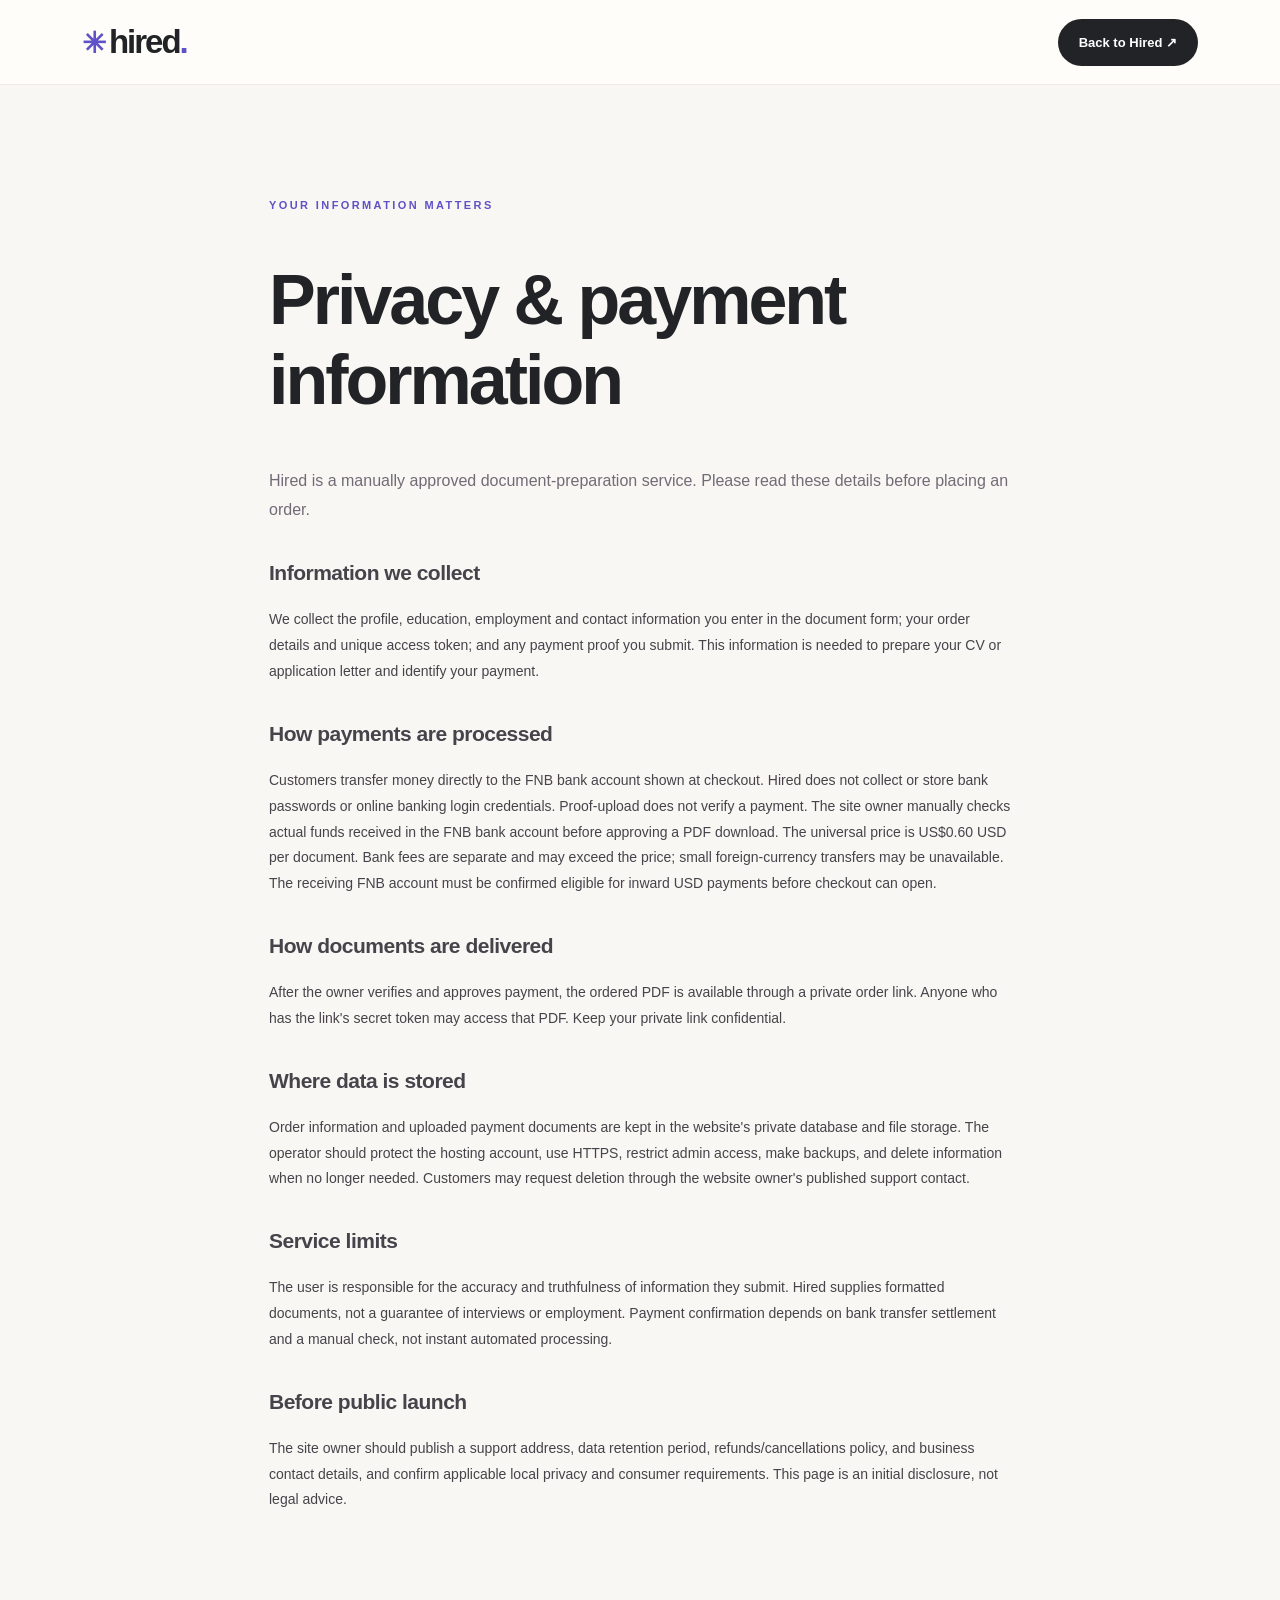
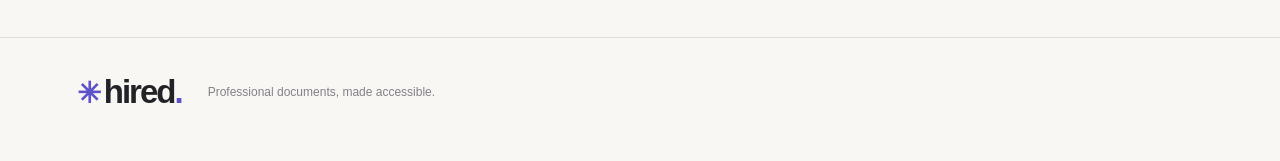
==== static/privacy.html @ 9b9ea368 "Add complete Hired worldwide CV and application letter web application" ====
<!doctype html><html lang="en"><head><meta charset="utf-8"><meta name="viewport" content="width=device-width, initial-scale=1"><meta name="robots" content="noindex"><title>Privacy & Payments — Hired</title><link rel="stylesheet" href="/static/style.css"><link rel="stylesheet" href="/static/privacy.css"></head><body><header class="header"><a class="wordmark" href="/"><span class="logo-shape">✳</span>hired<span class="brand-period">.</span></a><div class="nav-right"><a class="nav-cta" href="/">Back to Hired ↗</a></div></header><main class="section privacy-section"><span class="overline">YOUR INFORMATION MATTERS</span><h1 class="privacy-title">Privacy & payment information</h1><p class="privacy-lead">Hired is a manually approved document-preparation service. Please read these details before placing an order.</p><div class="privacy-copy"><h2>Information we collect</h2><p>We collect the profile, education, employment and contact information you enter in the document form; your order details and unique access token; and any payment proof you submit. This information is needed to prepare your CV or application letter and identify your payment.</p><h2>How payments are processed</h2><p>Customers transfer money directly to the FNB bank account shown at checkout. Hired does not collect or store bank passwords or online banking login credentials. Proof-upload does not verify a payment. The site owner manually checks actual funds received in the FNB bank account before approving a PDF download. The universal price is US$0.60 USD per document. Bank fees are separate and may exceed the price; small foreign-currency transfers may be unavailable. The receiving FNB account must be confirmed eligible for inward USD payments before checkout can open.</p><h2>How documents are delivered</h2><p>After the owner verifies and approves payment, the ordered PDF is available through a private order link. Anyone who has the link's secret token may access that PDF. Keep your private link confidential.</p><h2>Where data is stored</h2><p>Order information and uploaded payment documents are kept in the website's private database and file storage. The operator should protect the hosting account, use HTTPS, restrict admin access, make backups, and delete information when no longer needed. Customers may request deletion through the website owner's published support contact.</p><h2>Service limits</h2><p>The user is responsible for the accuracy and truthfulness of information they submit. Hired supplies formatted documents, not a guarantee of interviews or employment. Payment confirmation depends on bank transfer settlement and a manual check, not instant automated processing.</p><h2>Before public launch</h2><p>The site owner should publish a support address, data retention period, refunds/cancellations policy, and business contact details, and confirm applicable local privacy and consumer requirements. This page is an initial disclosure, not legal advice.</p></div></main><footer><a class="wordmark" href="/"><span class="logo-shape">✳</span>hired<span class="brand-period">.</span></a><p>Professional documents, made accessible.</p></footer></body></html>
---- static/style.css ----
:root{--ink:#222326;--muted:#707276;--cream:#f9f7f3;--purple:#5f51c7;--softpurple:#f0ebfe;--line:#e5e0d9;--orange:#eecab2}*{box-sizing:border-box}html{scroll-behavior:smooth}body{margin:0;background:var(--cream);color:var(--ink);font-family:Inter,"Segoe UI",Arial,sans-serif;-webkit-font-smoothing:antialiased}button,input,textarea{font:inherit}button{cursor:pointer}a{color:inherit;text-decoration:none}[hidden]{display:none!important}::selection{background:#e5ddff}.header{height:85px;padding:0 max(6.4%,calc((100vw - 1400px)/2));display:flex;align-items:center;gap:45px;background:#fffdf9;position:relative;z-index:5;border-bottom:1px solid #eee9e2}.wordmark{font-size:33px;font-weight:850;letter-spacing:-2px;white-space:nowrap}.logo-shape{font-size:29px;color:var(--purple);margin-right:5px}.brand-period{color:var(--purple)}nav{display:flex;gap:32px;margin-left:70px}nav a,.nav-track{font-weight:600;color:#49494c;font-size:13px}.nav-right{margin-left:auto;display:flex;gap:27px;align-items:center}.nav-track{background:none;border:0}.nav-cta{background:var(--ink);color:white;font-size:13px;padding:16px 21px;border-radius:60px;font-weight:700}.nav-cta span,.primary span{margin-left:16px}.hero{display:grid;grid-template-columns:1fr 1fr;max-width:1500px;min-height:660px;margin:auto}.hero-copy{padding:96px 5% 65px 12.7%;z-index:2}.eyebrow,.overline{font-size:11px;font-weight:800;letter-spacing:2.4px;color:var(--purple)}.eyebrow{display:flex;gap:10px;align-items:center}.eyebrow-dot,.live-dot{background:#8da76b;width:8px;height:8px;border-radius:50%;display:inline-block}.hero h1{font-size:clamp(72px,6.1vw,102px);letter-spacing:-7px;line-height:1.0;margin:32px 0 28px;font-weight:770}.hero h1 em,h2 em{font-family:Georgia,serif;font-weight:400;letter-spacing:-4px;color:var(--purple)}.hero-copy>p{font-size:17px;color:#656468;max-width:460px;line-height:1.75;margin:0 0 28px}.hero-actions{display:flex;align-items:center;gap:23px}.primary{background:var(--purple);color:white;border:0;border-radius:50px;padding:18px 25px;display:inline-flex;align-items:center;justify-content:space-between;font-size:14px;font-weight:700;box-shadow:0 7px 20px #6855bd21;white-space:nowrap}.primary:hover{background:#4939b6;transform:translateY(-1px)}.price-min strong{display:block;font-size:16px}.price-min small{color:#85817c;font-size:11px}.trustline{margin-top:44px;color:#84817d;font-size:11px}.stars{color:#df9671;letter-spacing:3px;margin-right:8px}.hero-art{position:relative;overflow:hidden;background:#eee6fa;min-height:660px;display:flex;align-items:center;justify-content:center}.art-orb{position:absolute;border-radius:50%;background:#d6c6ef;filter:blur(3px)}.orb-a{width:580px;height:580px;right:-220px;top:-140px}.orb-b{width:370px;height:370px;left:-80px;bottom:-110px;background:#f6dcbe}.sample-paper{width:333px;height:474px;background:#fff;box-shadow:0 24px 62px #3c254243;z-index:2;transform:rotate(7deg);padding:35px 32px;position:relative}.sample-top{position:absolute;top:0;left:0;right:0;height:11px;background:#5542b0}.sample-label{font-size:6px;color:#938e9b;letter-spacing:1.6px;margin-bottom:22px}.sample-name{font-family:Georgia,serif;font-size:35px;font-weight:600;line-height:1.04;letter-spacing:1px;color:#29283a}.sample-role{color:#7f65b3;font-size:9px;margin-top:10px}.sample-rule{border-bottom:1px solid #dbd1ed;margin:22px 0}.sample-cols{display:grid;grid-template-columns:1.4fr 1fr;gap:23px}.sample-section{font-size:7px;font-weight:800;letter-spacing:1px;color:#5542b0;margin-bottom:11px}.sample-section.bottom{margin-top:29px}.faux{height:3px;background:#dddde2;margin-bottom:9px;display:block;width:87%}.faux.long{width:100%}.faux.mid{width:69%}.faux.short{width:50%}.ghost-paper{position:absolute;background:white;width:315px;height:450px;z-index:1;transform:rotate(-12deg) translate(-42px,13px);box-shadow:0 15px 45px #44315713}.ghost-paper span{display:block;height:6px;background:#dedbdd;margin:40px 28px}.float-chip{position:absolute;z-index:3;background:#fff;border:1px solid #eee;box-shadow:0 12px 40px #37315b1a;border-radius:12px;padding:13px 18px;color:#3e385e;font-weight:650;font-size:11px}.chip-one{top:155px;right:10%}.chip-two{bottom:100px;left:6%}.marquee{overflow:hidden;background:var(--purple);color:white;height:50px;display:flex;align-items:center;white-space:nowrap}.marquee div{font-size:10px;letter-spacing:2.3px;font-weight:750;word-spacing:10px}.marquee b{padding:0 20px;color:#e2cbfd}.section{max-width:1230px;margin:auto;padding:110px 24px}.section-heading{display:flex;justify-content:space-between;align-items:flex-end;gap:40px;margin-bottom:50px}.section-heading h2,.studio-head h2,.pricing-section h2,.cta-bottom h2{font-size:clamp(43px,4vw,65px);letter-spacing:-3.8px;line-height:1.13;margin:16px 0 0}.section-heading>p{font-size:14px;max-width:320px;color:var(--muted);line-height:1.8}.template-grid{display:grid;grid-template-columns:repeat(4,1fr);gap:19px}.template-card{border:1px solid #e8e2dc;padding:13px 13px 18px;background:white;text-align:left;border-radius:15px;transition:.2s}.template-card:hover,.template-card.selected{border-color:var(--purple);box-shadow:0 11px 30px #5f51c71b;transform:translateY(-2px)}.template-preview{height:205px;display:flex;flex-direction:column;padding:27px 23px;margin-bottom:15px;box-shadow:inset 0 0 0 1px #0000000b;position:relative}.template-preview.violet{background:#f0eafa}.template-preview.navy{background:#e4edf4}.template-preview.forest{background:#eaf0e9}.template-preview.coral{background:#fff0e7}.tiny-name{font-size:17px;font-style:normal;letter-spacing:-1px;font-weight:850;color:#5446b8;margin-bottom:17px}.navy .tiny-name,.navy .tiny-heading{color:#254b70}.forest .tiny-name,.forest .tiny-heading{color:#41745f}.coral .tiny-name,.coral .tiny-heading{color:#ce6b58}.tiny-line{height:3px;background:#94929c66;width:90%;margin-bottom:9px}.tiny-line.small{width:65%}.tiny-heading{font-size:7px;letter-spacing:1.5px;font-weight:850;font-style:normal;color:#5446b8;margin:12px 0}.template-title{display:flex;align-items:center;justify-content:space-between;font-weight:750;margin:5px 4px 5px;font-size:14px}.radio-dot{border:1.5px solid #d3cedb;width:16px;height:16px;border-radius:50%}.selected .radio-dot{border:5px solid var(--purple)}.template-card small{color:#77737c;font-size:11px;padding-left:4px}.studio-section{background:#f1edf8;padding:105px max(4%,calc((100vw - 1250px)/2)) 120px}.studio-head{max-width:1210px;margin:0 auto 43px;display:flex;justify-content:space-between;align-items:center}.studio-head p{font-size:15px;color:#73707c}.studio-badge{color:#868097;font-size:11px;letter-spacing:2px}.studio-shell{display:grid;grid-template-columns:1.08fr .92fr;max-width:1210px;margin:auto;border-radius:21px;background:#fff;box-shadow:0 30px 80px #4d387016;overflow:hidden}.form-pane{padding:40px 45px 42px}.type-switch{display:grid;grid-template-columns:1fr 1fr;gap:7px;background:#f4f3f6;padding:6px;border-radius:13px}.type-btn{font-size:12px;background:transparent;border:0;padding:13px 7px;border-radius:9px;color:#717079;font-weight:750}.type-btn.active{background:white;box-shadow:0 2px 12px #0000000d;color:#4e40b2}.form-section-caption{margin:29px 0 18px;font-size:11px;font-weight:850;letter-spacing:1.6px;color:#3b3542;display:flex;justify-content:space-between}.form-section-caption span{font-size:10px;color:#a49faa;font-weight:500;letter-spacing:0}.form-section-caption.next{border-top:1px solid #eee;padding-top:24px}label{display:block;font-size:12px;font-weight:700;margin-bottom:16px;color:#4a4750}label>span{color:#bb695a}label small{font-weight:400;color:#8b8890}input,textarea{width:100%;border:1px solid #e6e3eb;border-radius:8px;padding:12px 13px;font-size:12px;outline:0;display:block;margin-top:8px;background:#fff;color:#2a2930;resize:vertical;line-height:1.6}input:focus,textarea:focus{border-color:#8875d4;box-shadow:0 0 0 3px #8875d41e}input::placeholder,textarea::placeholder{color:#a2a0a9}.form-grid{display:grid;grid-template-columns:1fr 1fr;gap:0 15px}.privacy-note{font-size:11px;color:#777580;line-height:1.7;margin:14px 0}.privacy-note span{margin-right:5px}.form-submit{width:100%;margin-top:9px;justify-content:center;padding:16px}.form-under{color:#aaa5b0;text-align:center;font-size:10px;margin-top:13px}.error{background:#fff0ef;color:#b23934;border:1px solid #f2c6c0;padding:12px;border-radius:8px;font-size:12px;margin-top:10px}.preview-pane{background:#efedf5;padding:35px 38px;display:flex;align-items:center;flex-direction:column}.preview-toolbar{width:100%;display:flex;justify-content:space-between;font-size:9px;font-weight:800;letter-spacing:1.5px;color:#666174;max-width:422px}.preview-toolbar>div{display:flex;gap:9px;align-items:center}.live-dot{width:7px;height:7px}.live-paper{background:#fff;width:100%;max-width:422px;min-height:552px;margin-top:24px;box-shadow:0 16px 36px #31234f1a;padding:50px 45px;position:relative;transition:.2s}.lp-edge{position:absolute;top:0;left:0;height:9px;width:100%;background:var(--theme-accent)}.live-paper.violet{--theme-accent:#5f51c7}.live-paper.navy{--theme-accent:#254b70}.live-paper.forest{--theme-accent:#41745f}.live-paper.coral{--theme-accent:#ce6b58}.lp-name{font-family:Georgia,serif;font-size:29px;letter-spacing:-1px;font-weight:600;color:#2b2932;overflow-wrap:anywhere}.lp-headline{font-size:10px;color:var(--theme-accent);margin-top:9px}.lp-contact{font-size:8px;color:#96929d;margin:12px 0 34px;overflow-wrap:anywhere}.lp-section{font-size:9px;color:var(--theme-accent);font-weight:850;letter-spacing:1px;border-bottom:1px solid #e8e3ee;padding-bottom:7px;margin:24px 0 12px}.live-paper p{font-size:10px;line-height:1.65;color:#5d5a62;overflow-wrap:anywhere;white-space:pre-line;max-height:150px;overflow:hidden}.lp-placeholder span{display:block;height:5px;width:100%;background:#e9e7ee;margin:9px 0}.lp-placeholder span:nth-child(2){width:80%}.lp-placeholder span:nth-child(3){width:60%}.preview-foot{margin-top:22px;color:#98929f;text-align:center;font-size:11px}.steps{padding-top:115px;padding-bottom:115px}.step-grid{display:grid;grid-template-columns:repeat(3,1fr);gap:33px}.step-grid article{border-top:1px solid #ddd8d4;padding:24px 20px 10px 0}.step-no{font-size:12px;letter-spacing:2px;font-weight:800;color:var(--purple);display:flex;justify-content:space-between;align-items:center}.step-no span{font-size:37px;color:#cbc1e4;font-weight:400}.step-grid h3{margin:38px 0 10px;font-size:23px;letter-spacing:-.8px}.step-grid p{font-size:13px;color:var(--muted);line-height:1.9;max-width:280px}.pricing-section{background:#24232a;color:white;padding:100px 6% 65px}.pricing-card{max-width:1110px;display:grid;grid-template-columns:1fr 370px;align-items:center;gap:60px;margin:auto}.pricing-section h2 em{color:#beb0ff}.pricing-section .overline{color:#c2b3ff}.pricing-section>p.fee-note{max-width:1100px;margin:40px auto 0;font-size:10px;color:#98949d}.pricing-card>div:first-child>p{color:#afaab5;line-height:1.85;max-width:350px;margin-top:26px}.price-card{border-radius:20px;background:white;color:#2c2931;padding:33px}.price-eyebrow{font-size:10px;letter-spacing:2px;font-weight:850;color:#776b82}.price-number{font-size:84px;font-weight:800;line-height:1.05;letter-spacing:-5px;margin:20px 0 0}.price-number span{font-size:30px;vertical-align:top;margin-top:14px;display:inline-block;letter-spacing:0}.price-caption{font-size:11px;color:#77737c;margin:10px 0 22px}.price-line{border-top:1px solid #e6e3eb}.price-card>p{font-size:12px;line-height:2.35;color:#64616d}.price-card .primary{width:100%;justify-content:center;margin-top:5px}.cta-bottom{max-width:1260px;margin:0 auto;padding:110px 24px;display:flex;justify-content:space-between;align-items:center;gap:25px}.bottom-button{background:#e4c6ad;padding:23px 30px;border-radius:50px;font-size:13px;font-weight:750}footer{border-top:1px solid #e4dfda;max-width:1400px;margin:auto;padding:35px 6% 50px;display:flex;align-items:center;gap:26px;flex-wrap:wrap}footer p{font-size:12px;color:#838088}footer>div{display:flex;gap:22px;margin-left:auto}footer>div button,footer>div a{border:0;background:transparent;font-size:12px;color:#636068;cursor:pointer}footer small{width:100%;font-size:10px;color:#aaa5ac}.overlay{position:fixed;z-index:50;inset:0;background:#15101fbf;display:flex;justify-content:center;align-items:center;padding:18px;overflow:auto}.modal{background:#fff;width:100%;max-width:550px;max-height:min(93vh,900px);overflow:auto;border-radius:22px;padding:35px;position:relative;box-shadow:0 25px 90px #0003}.close-modal{position:absolute;right:20px;top:18px;width:30px;height:30px;border:0;background:#f3f1f5;border-radius:50%;font-size:23px;line-height:1}.modal h2{font-size:31px;letter-spacing:-1.5px;margin:12px 0}.modal p{font-size:13px;line-height:1.7;color:#6c6872}.modal-label{font-size:10px;font-weight:800;letter-spacing:2px;color:var(--purple)}.payment-detail{background:#f7f5fa;padding:15px 18px;margin:12px 0;border:1px solid #ede8f1;border-radius:11px}.payment-detail small{color:#817b88;font-size:10px;display:block;margin-bottom:6px}.payment-detail strong{font-size:15px;font-weight:750;overflow-wrap:anywhere}.copyline{display:flex;align-items:center;justify-content:space-between;gap:10px}.copy-btn{border:1px solid #ddd3ec;background:#fff;color:#5f51c7;border-radius:7px;font-size:11px;padding:8px 11px;white-space:nowrap}.info-line{background:#fff8ed;color:#80633b;font-size:11px;padding:12px;border-radius:10px;line-height:1.7;margin:15px 0}.modal input{font-size:13px}.modal .primary{width:100%;justify-content:center;margin-top:13px}.modal .primary:disabled{background:#aaa;cursor:not-allowed}.modal h3{font-size:17px}.order-status{display:inline-block;border-radius:30px;padding:8px 14px;background:#f5ebd9;color:#875e29;font-size:12px;font-weight:700;margin-top:10px}.order-status.approved{background:#e6f3e9;color:#276343}.order-status.rejected{background:#ffe5e5;color:#a92a2a}.modal .file-input{margin:17px 0;font-size:12px}.modal .subtle-link{border:0;background:transparent;color:var(--purple);font-size:12px;text-decoration:underline;margin-top:12px}.status-actions{display:flex;gap:10px}.status-actions .copy-btn{flex:1}.loading{opacity:.6;pointer-events:none}@media(max-width:1050px){.header{padding:0 4%}nav{margin-left:10px;gap:20px}.hero-copy{padding-left:8%}.hero h1{font-size:75px}.template-grid{gap:12px}.form-pane{padding:30px}.preview-pane{padding:25px}.live-paper{padding:38px 30px}}@media(max-width:770px){.header{height:70px;padding:0 22px;gap:12px}.wordmark{font-size:28px}.logo-shape{font-size:24px}nav{display:none}.nav-right{gap:9px}.nav-track{font-size:11px}.nav-cta{padding:12px 15px;font-size:11px}.hero{grid-template-columns:1fr;min-height:0}.hero-copy{padding:65px 25px 55px}.hero h1{font-size:clamp(65px,12vw,95px)}.hero-art{min-height:510px}.sample-paper{transform:rotate(7deg) scale(.87)}.ghost-paper{transform:rotate(-12deg) translate(-42px,13px) scale(.87)}.float-chip{font-size:10px}.section{padding:75px 24px}.section-heading{display:block}.section-heading>p{margin-top:17px}.template-grid{grid-template-columns:repeat(2,1fr)}.studio-section{padding:70px 16px}.studio-shell{grid-template-columns:1fr}.studio-head{display:block}.studio-badge{display:none}.preview-pane{padding:35px}.live-paper{min-height:510px}.step-grid{grid-template-columns:1fr;gap:20px}.step-grid h3{margin-top:15px}.pricing-card{grid-template-columns:1fr;gap:35px}.price-card{max-width:380px}.cta-bottom{display:block;padding:75px 24px}.cta-bottom .bottom-button{display:inline-block;margin-top:28px}footer{padding:35px 24px}.header a.nav-cta span{display:none}}@media(max-width:440px){.hero h1{letter-spacing:-4.5px}.hero-copy>p{font-size:15px}.hero-actions{gap:12px}.primary{font-size:12px;padding:15px 18px}.trustline{font-size:10px}.template-preview{height:155px;padding:19px 16px}.template-title{font-size:12px}.template-card small{font-size:10px}.form-pane{padding:25px 19px}.form-grid{grid-template-columns:1fr}.type-btn{font-size:10px}.preview-pane{padding:22px}.live-paper{padding:38px 30px;min-height:510px}.modal{padding:30px 20px}.section-heading h2,.studio-head h2,.pricing-section h2,.cta-bottom h2{letter-spacing:-2.5px}footer>div{margin-left:0;width:100%}}
---- static/privacy.css ----
.privacy-section{max-width:790px}.privacy-title{font-size:clamp(45px,7vw,70px);letter-spacing:-3px}.privacy-lead{line-height:1.8;color:#706b76}.privacy-copy{line-height:1.85;font-size:14px;color:#46434b}.privacy-copy h2{font-size:21px;letter-spacing:-.5px;margin:30px 0 8px}
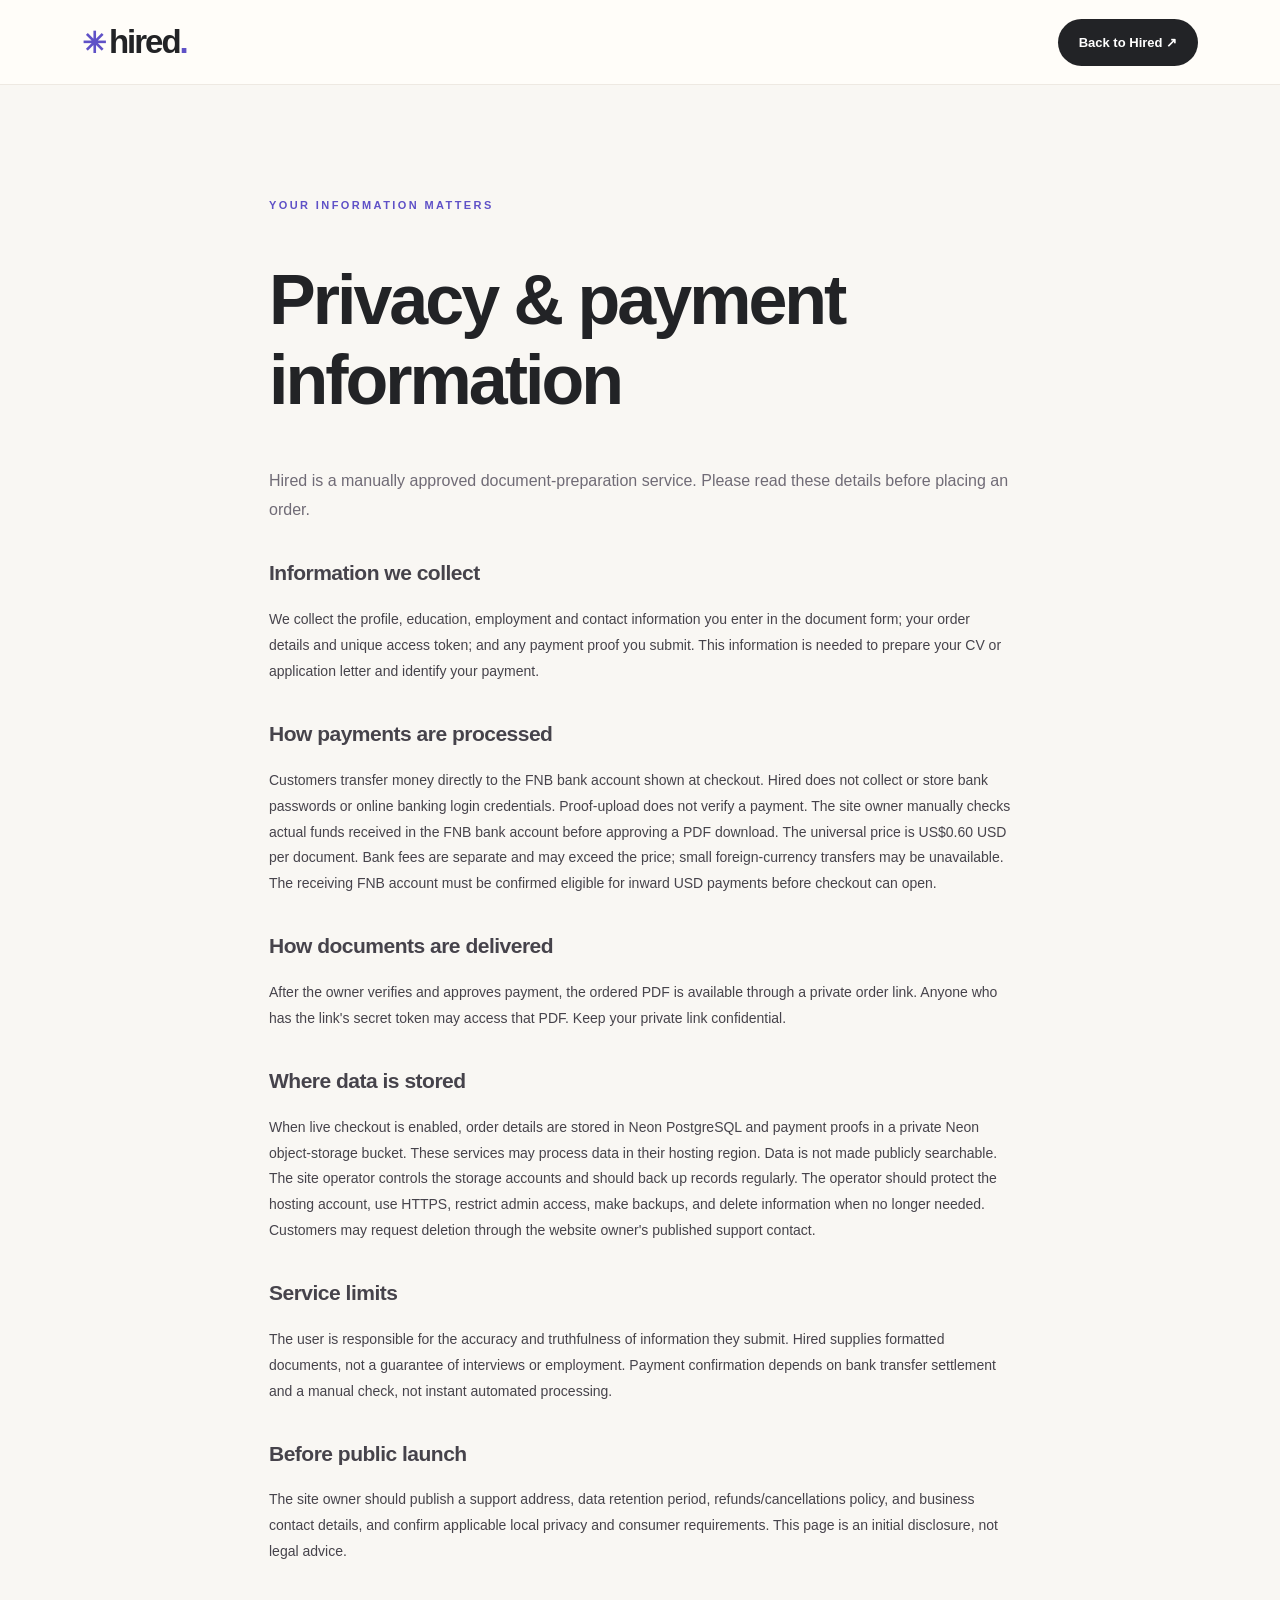
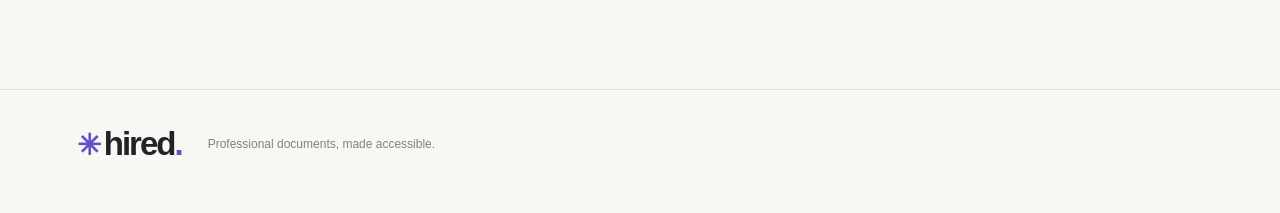
==== commit 5da02561: "Use Neon PostgreSQL and private object storage for Hired on Render Free" ====
--- a/static/privacy.html
+++ b/static/privacy.html
@@ -1 +1 @@
-<!doctype html><html lang="en"><head><meta charset="utf-8"><meta name="viewport" content="width=device-width, initial-scale=1"><meta name="robots" content="noindex"><title>Privacy & Payments — Hired</title><link rel="stylesheet" href="/static/style.css"><link rel="stylesheet" href="/static/privacy.css"></head><body><header class="header"><a class="wordmark" href="/"><span class="logo-shape">✳</span>hired<span class="brand-period">.</span></a><div class="nav-right"><a class="nav-cta" href="/">Back to Hired ↗</a></div></header><main class="section privacy-section"><span class="overline">YOUR INFORMATION MATTERS</span><h1 class="privacy-title">Privacy & payment information</h1><p class="privacy-lead">Hired is a manually approved document-preparation service. Please read these details before placing an order.</p><div class="privacy-copy"><h2>Information we collect</h2><p>We collect the profile, education, employment and contact information you enter in the document form; your order details and unique access token; and any payment proof you submit. This information is needed to prepare your CV or application letter and identify your payment.</p><h2>How payments are processed</h2><p>Customers transfer money directly to the FNB bank account shown at checkout. Hired does not collect or store bank passwords or online banking login credentials. Proof-upload does not verify a payment. The site owner manually checks actual funds received in the FNB bank account before approving a PDF download. The universal price is US$0.60 USD per document. Bank fees are separate and may exceed the price; small foreign-currency transfers may be unavailable. The receiving FNB account must be confirmed eligible for inward USD payments before checkout can open.</p><h2>How documents are delivered</h2><p>After the owner verifies and approves payment, the ordered PDF is available through a private order link. Anyone who has the link's secret token may access that PDF. Keep your private link confidential.</p><h2>Where data is stored</h2><p>Order information and uploaded payment documents are kept in the website's private database and file storage. The operator should protect the hosting account, use HTTPS, restrict admin access, make backups, and delete information when no longer needed. Customers may request deletion through the website owner's published support contact.</p><h2>Service limits</h2><p>The user is responsible for the accuracy and truthfulness of information they submit. Hired supplies formatted documents, not a guarantee of interviews or employment. Payment confirmation depends on bank transfer settlement and a manual check, not instant automated processing.</p><h2>Before public launch</h2><p>The site owner should publish a support address, data retention period, refunds/cancellations policy, and business contact details, and confirm applicable local privacy and consumer requirements. This page is an initial disclosure, not legal advice.</p></div></main><footer><a class="wordmark" href="/"><span class="logo-shape">✳</span>hired<span class="brand-period">.</span></a><p>Professional documents, made accessible.</p></footer></body></html>
+<!doctype html><html lang="en"><head><meta charset="utf-8"><meta name="viewport" content="width=device-width, initial-scale=1"><meta name="robots" content="noindex"><title>Privacy & Payments — Hired</title><link rel="stylesheet" href="/static/style.css"><link rel="stylesheet" href="/static/privacy.css"></head><body><header class="header"><a class="wordmark" href="/"><span class="logo-shape">✳</span>hired<span class="brand-period">.</span></a><div class="nav-right"><a class="nav-cta" href="/">Back to Hired ↗</a></div></header><main class="section privacy-section"><span class="overline">YOUR INFORMATION MATTERS</span><h1 class="privacy-title">Privacy & payment information</h1><p class="privacy-lead">Hired is a manually approved document-preparation service. Please read these details before placing an order.</p><div class="privacy-copy"><h2>Information we collect</h2><p>We collect the profile, education, employment and contact information you enter in the document form; your order details and unique access token; and any payment proof you submit. This information is needed to prepare your CV or application letter and identify your payment.</p><h2>How payments are processed</h2><p>Customers transfer money directly to the FNB bank account shown at checkout. Hired does not collect or store bank passwords or online banking login credentials. Proof-upload does not verify a payment. The site owner manually checks actual funds received in the FNB bank account before approving a PDF download. The universal price is US$0.60 USD per document. Bank fees are separate and may exceed the price; small foreign-currency transfers may be unavailable. The receiving FNB account must be confirmed eligible for inward USD payments before checkout can open.</p><h2>How documents are delivered</h2><p>After the owner verifies and approves payment, the ordered PDF is available through a private order link. Anyone who has the link's secret token may access that PDF. Keep your private link confidential.</p><h2>Where data is stored</h2><p>When live checkout is enabled, order details are stored in Neon PostgreSQL and payment proofs in a private Neon object-storage bucket. These services may process data in their hosting region. Data is not made publicly searchable. The site operator controls the storage accounts and should back up records regularly. The operator should protect the hosting account, use HTTPS, restrict admin access, make backups, and delete information when no longer needed. Customers may request deletion through the website owner's published support contact.</p><h2>Service limits</h2><p>The user is responsible for the accuracy and truthfulness of information they submit. Hired supplies formatted documents, not a guarantee of interviews or employment. Payment confirmation depends on bank transfer settlement and a manual check, not instant automated processing.</p><h2>Before public launch</h2><p>The site owner should publish a support address, data retention period, refunds/cancellations policy, and business contact details, and confirm applicable local privacy and consumer requirements. This page is an initial disclosure, not legal advice.</p></div></main><footer><a class="wordmark" href="/"><span class="logo-shape">✳</span>hired<span class="brand-period">.</span></a><p>Professional documents, made accessible.</p></footer></body></html>
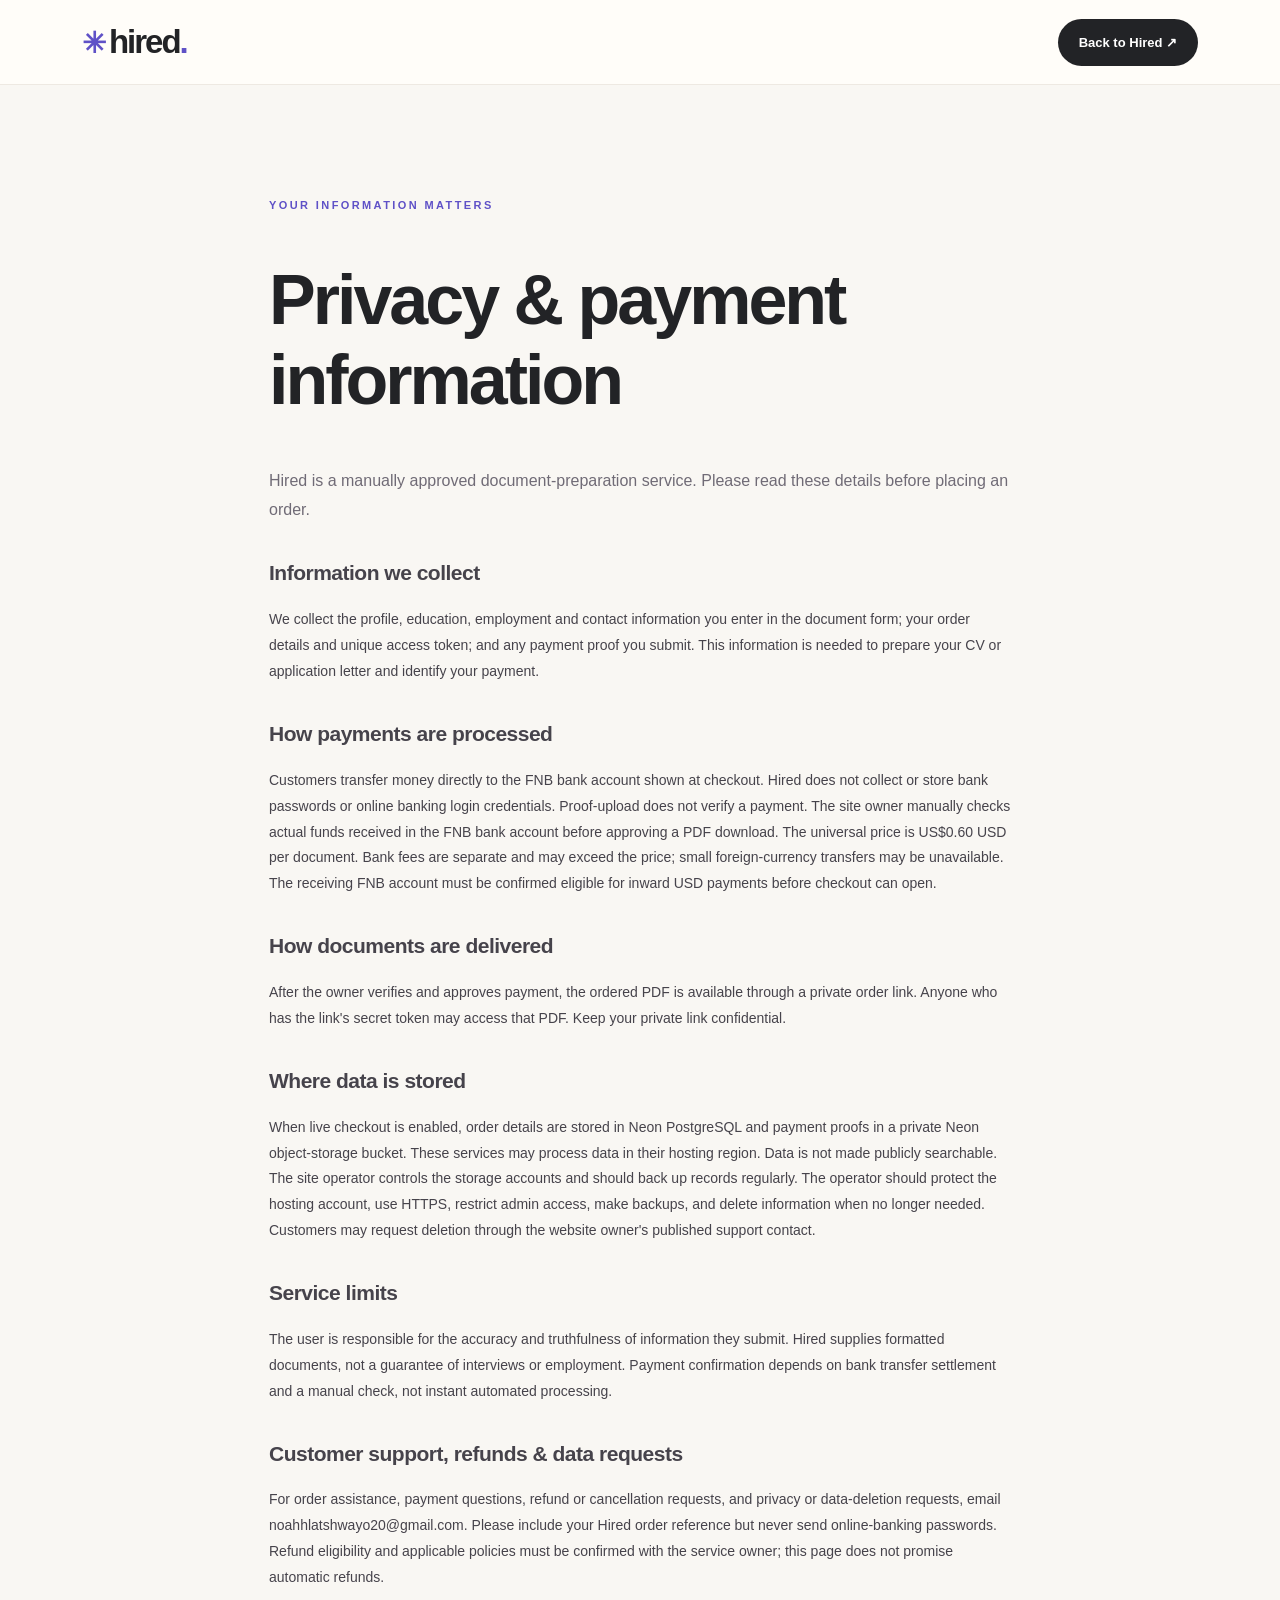
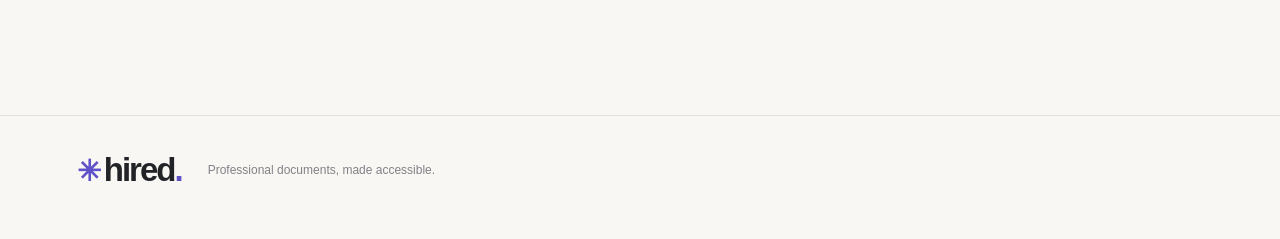
==== commit 02b42c1c: "Publish Hired customer support and refund contact" ====
--- a/static/privacy.html
+++ b/static/privacy.html
@@ -1 +1 @@
-<!doctype html><html lang="en"><head><meta charset="utf-8"><meta name="viewport" content="width=device-width, initial-scale=1"><meta name="robots" content="noindex"><title>Privacy & Payments — Hired</title><link rel="stylesheet" href="/static/style.css"><link rel="stylesheet" href="/static/privacy.css"></head><body><header class="header"><a class="wordmark" href="/"><span class="logo-shape">✳</span>hired<span class="brand-period">.</span></a><div class="nav-right"><a class="nav-cta" href="/">Back to Hired ↗</a></div></header><main class="section privacy-section"><span class="overline">YOUR INFORMATION MATTERS</span><h1 class="privacy-title">Privacy & payment information</h1><p class="privacy-lead">Hired is a manually approved document-preparation service. Please read these details before placing an order.</p><div class="privacy-copy"><h2>Information we collect</h2><p>We collect the profile, education, employment and contact information you enter in the document form; your order details and unique access token; and any payment proof you submit. This information is needed to prepare your CV or application letter and identify your payment.</p><h2>How payments are processed</h2><p>Customers transfer money directly to the FNB bank account shown at checkout. Hired does not collect or store bank passwords or online banking login credentials. Proof-upload does not verify a payment. The site owner manually checks actual funds received in the FNB bank account before approving a PDF download. The universal price is US$0.60 USD per document. Bank fees are separate and may exceed the price; small foreign-currency transfers may be unavailable. The receiving FNB account must be confirmed eligible for inward USD payments before checkout can open.</p><h2>How documents are delivered</h2><p>After the owner verifies and approves payment, the ordered PDF is available through a private order link. Anyone who has the link's secret token may access that PDF. Keep your private link confidential.</p><h2>Where data is stored</h2><p>When live checkout is enabled, order details are stored in Neon PostgreSQL and payment proofs in a private Neon object-storage bucket. These services may process data in their hosting region. Data is not made publicly searchable. The site operator controls the storage accounts and should back up records regularly. The operator should protect the hosting account, use HTTPS, restrict admin access, make backups, and delete information when no longer needed. Customers may request deletion through the website owner's published support contact.</p><h2>Service limits</h2><p>The user is responsible for the accuracy and truthfulness of information they submit. Hired supplies formatted documents, not a guarantee of interviews or employment. Payment confirmation depends on bank transfer settlement and a manual check, not instant automated processing.</p><h2>Before public launch</h2><p>The site owner should publish a support address, data retention period, refunds/cancellations policy, and business contact details, and confirm applicable local privacy and consumer requirements. This page is an initial disclosure, not legal advice.</p></div></main><footer><a class="wordmark" href="/"><span class="logo-shape">✳</span>hired<span class="brand-period">.</span></a><p>Professional documents, made accessible.</p></footer></body></html>
+<!doctype html><html lang="en"><head><meta charset="utf-8"><meta name="viewport" content="width=device-width, initial-scale=1"><meta name="robots" content="noindex"><title>Privacy & Payments — Hired</title><link rel="stylesheet" href="/static/style.css"><link rel="stylesheet" href="/static/privacy.css"></head><body><header class="header"><a class="wordmark" href="/"><span class="logo-shape">✳</span>hired<span class="brand-period">.</span></a><div class="nav-right"><a class="nav-cta" href="/">Back to Hired ↗</a></div></header><main class="section privacy-section"><span class="overline">YOUR INFORMATION MATTERS</span><h1 class="privacy-title">Privacy & payment information</h1><p class="privacy-lead">Hired is a manually approved document-preparation service. Please read these details before placing an order.</p><div class="privacy-copy"><h2>Information we collect</h2><p>We collect the profile, education, employment and contact information you enter in the document form; your order details and unique access token; and any payment proof you submit. This information is needed to prepare your CV or application letter and identify your payment.</p><h2>How payments are processed</h2><p>Customers transfer money directly to the FNB bank account shown at checkout. Hired does not collect or store bank passwords or online banking login credentials. Proof-upload does not verify a payment. The site owner manually checks actual funds received in the FNB bank account before approving a PDF download. The universal price is US$0.60 USD per document. Bank fees are separate and may exceed the price; small foreign-currency transfers may be unavailable. The receiving FNB account must be confirmed eligible for inward USD payments before checkout can open.</p><h2>How documents are delivered</h2><p>After the owner verifies and approves payment, the ordered PDF is available through a private order link. Anyone who has the link's secret token may access that PDF. Keep your private link confidential.</p><h2>Where data is stored</h2><p>When live checkout is enabled, order details are stored in Neon PostgreSQL and payment proofs in a private Neon object-storage bucket. These services may process data in their hosting region. Data is not made publicly searchable. The site operator controls the storage accounts and should back up records regularly. The operator should protect the hosting account, use HTTPS, restrict admin access, make backups, and delete information when no longer needed. Customers may request deletion through the website owner's published support contact.</p><h2>Service limits</h2><p>The user is responsible for the accuracy and truthfulness of information they submit. Hired supplies formatted documents, not a guarantee of interviews or employment. Payment confirmation depends on bank transfer settlement and a manual check, not instant automated processing.</p><h2>Customer support, refunds &amp; data requests</h2><p>For order assistance, payment questions, refund or cancellation requests, and privacy or data-deletion requests, email <a href="mailto:noahhlatshwayo20@gmail.com">noahhlatshwayo20@gmail.com</a>. Please include your Hired order reference but never send online-banking passwords. Refund eligibility and applicable policies must be confirmed with the service owner; this page does not promise automatic refunds.</p></div></main><footer><a class="wordmark" href="/"><span class="logo-shape">✳</span>hired<span class="brand-period">.</span></a><p>Professional documents, made accessible.</p></footer></body></html>
